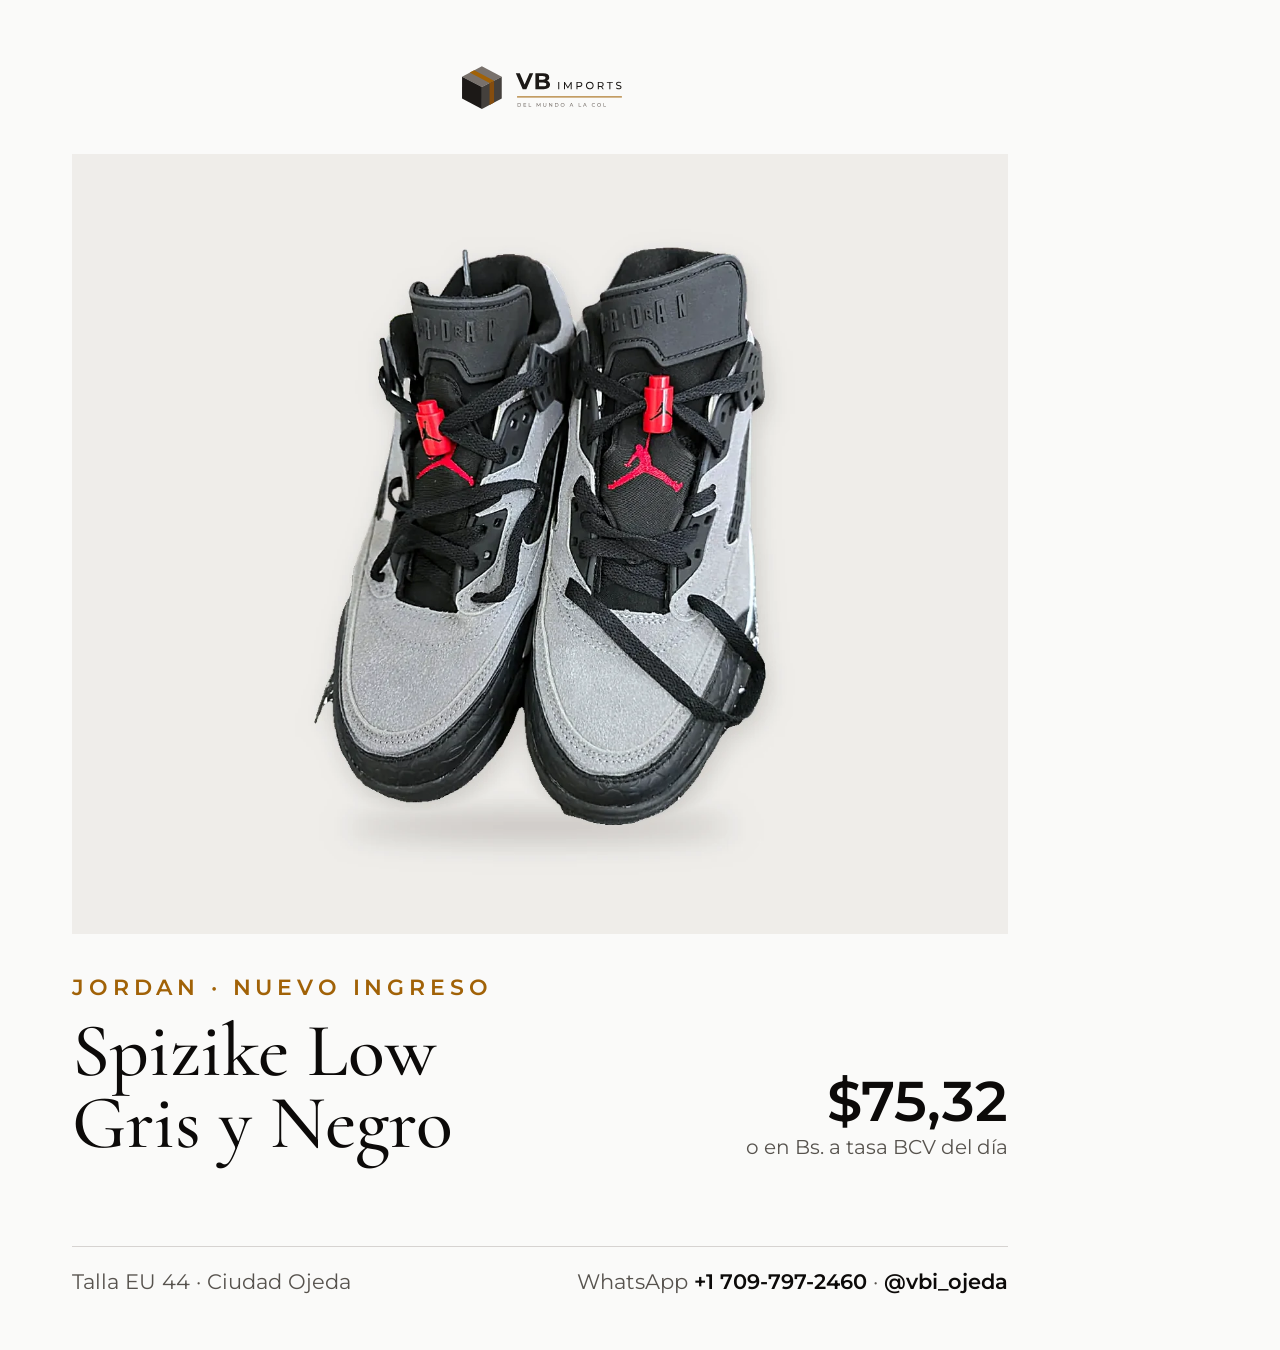
==== marketing/instagram/plantilla.html @ 1935a45a "Publicaciones de Instagram de los 13 modelos (estilo Vitrina) marketing/instagram/plantilla.html arm" ====
<!doctype html>
<!-- Publicación de Instagram, estilo A · Vitrina (1080×1350). Toma los datos de js/config.js y js/productos.js.
     Se abre como plantilla.html?id=<id del producto>; generar.mjs la convierte en imagen. -->
<html lang="es">
<head>
<meta charset="utf-8">
<title>Publicación VB-Imports</title>
<link href="https://fonts.googleapis.com/css2?family=Cormorant:wght@500&family=Montserrat:wght@400;500;600&display=block" rel="stylesheet">
<style>
  :root { --tinta: #0C0A09; --suave: #57534E; --fondo: #FAFAF9; --muted: #EFEDEA; --oro: #A16207; --borde: #D6D3D1; }
  * { box-sizing: border-box; margin: 0; }
  html, body { width: 1080px; height: 1350px; overflow: hidden; }
  body { font-family: Montserrat, sans-serif; color: var(--tinta); background: var(--fondo); -webkit-font-smoothing: antialiased; }
  .marco { width: 1080px; height: 1350px; padding: 56px 72px; display: flex; flex-direction: column; }
  .logo { height: 58px; align-self: center; }
  .foto { margin-top: 40px; height: 860px; flex: none; background: var(--muted); overflow: hidden; }
  .foto img { display: block; width: 100%; height: 100%; object-fit: contain; }
  .texto { margin-top: 40px; display: flex; justify-content: space-between; align-items: flex-end; gap: 32px; }
  .nombre { flex: 1; min-width: 0; }
  .ceja { font-size: 22px; font-weight: 600; letter-spacing: .22em; text-transform: uppercase; color: var(--oro); white-space: nowrap; }
  h1 { font-family: Cormorant, Georgia, serif; font-weight: 500; font-size: 96px; line-height: .95; margin-top: 14px; white-space: nowrap; }
  .precio { flex: none; text-align: right; }
  .precio b { display: block; font-size: 56px; font-weight: 600; }
  .precio span { font-size: 20px; color: var(--suave); }
  .pie { margin-top: auto; padding-top: 22px; border-top: 1.5px solid var(--borde); display: flex; justify-content: space-between; font-size: 21px; color: var(--suave); }
  .pie b { color: var(--tinta); font-weight: 600; }
</style>
</head>
<body>
<div class="marco">
  <img class="logo" src="../../img/marca/vb-imports-logo.svg" alt="">
  <div class="foto"><img id="foto" alt=""></div>
  <div class="texto">
    <div class="nombre"><div class="ceja" id="ceja"></div><h1 id="nombre"></h1></div>
    <div class="precio"><b id="precio"></b><span>o en Bs. a tasa BCV del día</span></div>
  </div>
  <div class="pie"><span id="tallas"></span><span>WhatsApp <b id="wa"></b> · <b id="ig"></b></span></div>
</div>
<script src="../../js/config.js"></script>
<script src="../../js/productos.js"></script>
<script>
  const T = window.TIENDA;
  const id = new URLSearchParams(location.search).get("id");
  const p = window.PRODUCTOS.find((x) => x.id === id) || window.PRODUCTOS[0];
  const $ = (s) => document.querySelector(s);

  const tallas = (p.tallas || []).filter((t) => !(p.agotadas || []).includes(t));
  const lista = tallas.length > 1 ? `${tallas.slice(0, -1).join(", ")} y ${tallas.at(-1)}` : String(tallas[0] ?? "");
  const wa = String(T.whatsapp).replace(/\D/g, "");
  const waTxt = wa.startsWith("1") && wa.length === 11 ? `+1 ${wa.slice(1, 4)}-${wa.slice(4, 7)}-${wa.slice(7)}` : `+${wa}`;

  $("#foto").src = "../../" + (p.portada || (p.imagenes || [])[0]);
  $("#ceja").textContent = `${p.marca} · Nuevo ingreso`;
  $("#nombre").textContent = p.nombre;
  $("#precio").textContent = "$" + p.precio.toLocaleString("es-VE", { minimumFractionDigits: 2, maximumFractionDigits: 2 });
  $("#tallas").textContent = `${tallas.length > 1 ? "Tallas" : "Talla"} ${T.sistemaTallas} ${lista} · Ciudad Ojeda`;
  $("#wa").textContent = waTxt;
  $("#ig").textContent = T.instagram ? "@" + T.instagram : "";

  // Nombres largos: se achica la letra hasta 80 px; si aún no cabe, va en dos líneas parejas y la foto cede ese espacio.
  function ajustar() {
    const ceja = $("#ceja"), h1 = $("#nombre"), foto = $(".foto");
    if (ceja.scrollWidth > ceja.clientWidth) ceja.textContent = p.marca;
    let tam = 96;
    while (h1.scrollWidth > h1.clientWidth && tam > 80) h1.style.fontSize = (tam -= 2) + "px";
    if (h1.scrollWidth > h1.clientWidth) {
      h1.style.whiteSpace = "normal";
      h1.style.textWrap = "balance";
      h1.style.fontSize = "76px";
      if (h1.getBoundingClientRect().height > 76 * 1.5) foto.style.height = "780px"; // solo si de verdad quedó en dos líneas
    }
  }
  window.listo = (async () => {
    await Promise.all([document.fonts.load("500 96px Cormorant"), document.fonts.load("600 56px Montserrat"), document.fonts.load("400 21px Montserrat")]);
    await Promise.all([...document.images].map((i) => i.decode().catch(() => {})));
    ajustar();
    return { id: p.id, nombre: p.nombre };
  })();
</script>
</body>
</html>
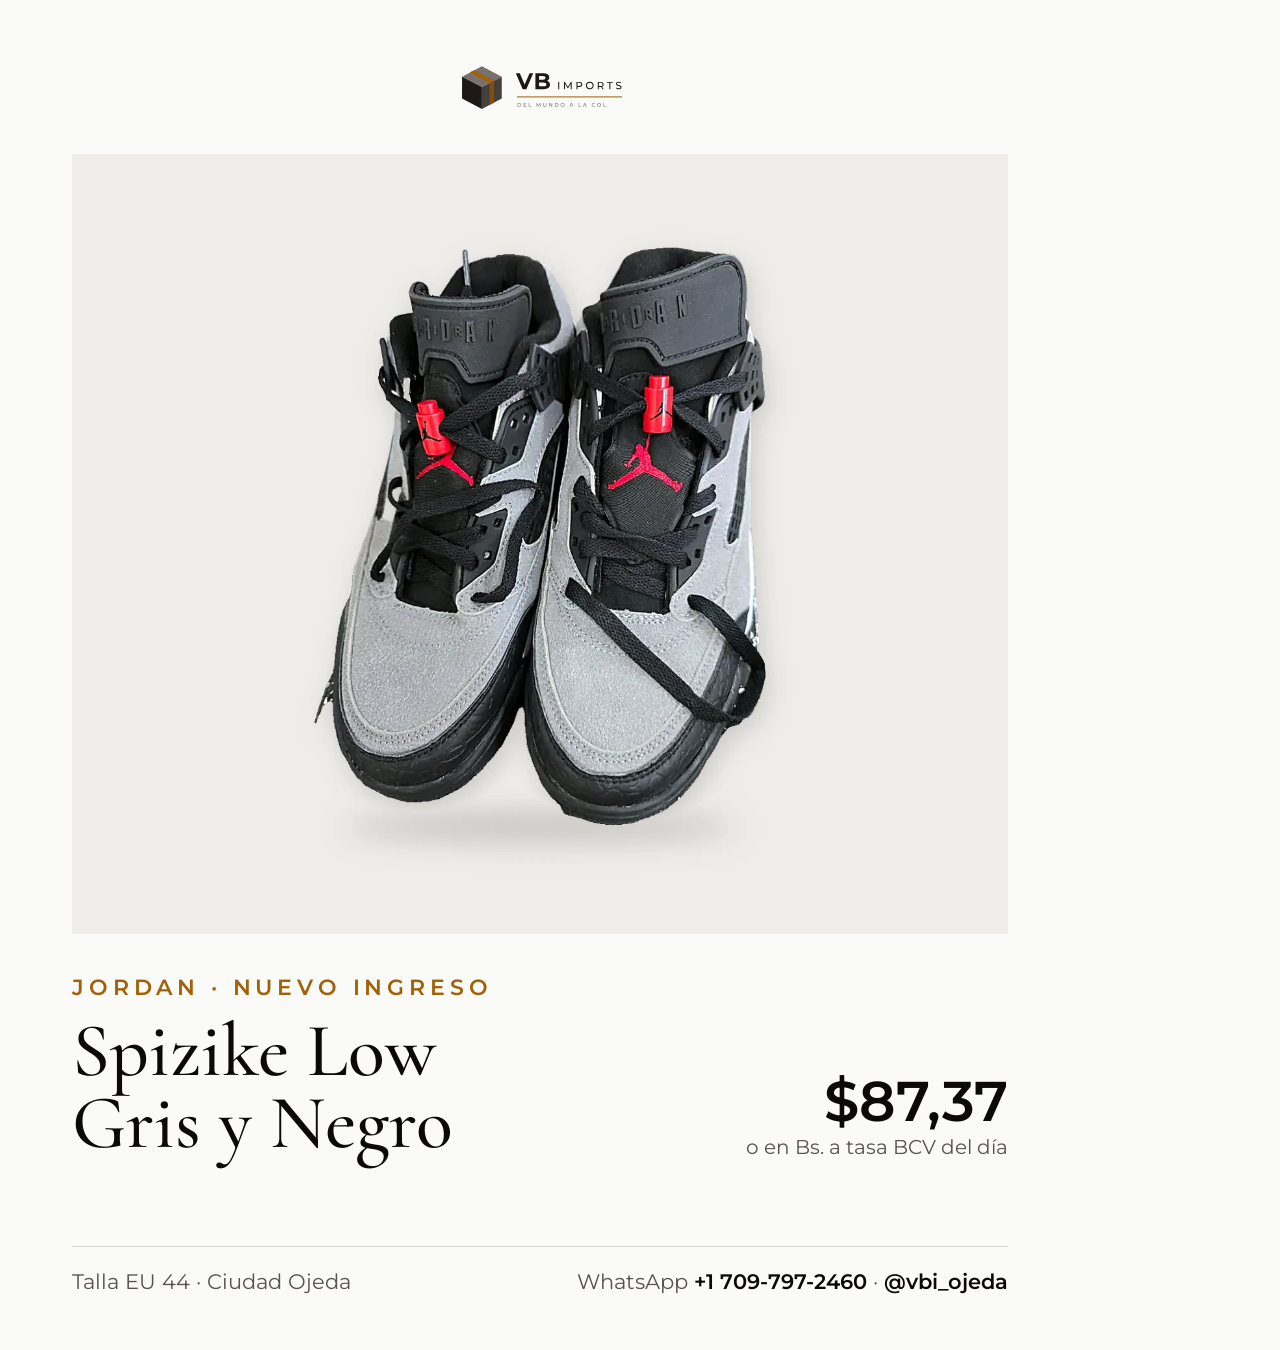
==== commit bea80ef1: "Publicaciones de Instagram con el precio con IVA Las imágenes y los textos usan el mismo precio en d" ====
--- a/marketing/instagram/plantilla.html
+++ b/marketing/instagram/plantilla.html
@@ -52,7 +52,8 @@
   $("#foto").src = "../../" + (p.portada || (p.imagenes || [])[0]);
   $("#ceja").textContent = `${p.marca} · Nuevo ingreso`;
   $("#nombre").textContent = p.nombre;
-  $("#precio").textContent = "$" + p.precio.toLocaleString("es-VE", { minimumFractionDigits: 2, maximumFractionDigits: 2 });
+  const iva = (T.bolivares && T.bolivares.iva) || 0; // el mismo precio con IVA que muestra la tienda
+  $("#precio").textContent = "$" + (p.precio * (1 + iva)).toLocaleString("es-VE", { minimumFractionDigits: 2, maximumFractionDigits: 2 });
   $("#tallas").textContent = `${tallas.length > 1 ? "Tallas" : "Talla"} ${T.sistemaTallas} ${lista} · Ciudad Ojeda`;
   $("#wa").textContent = waTxt;
   $("#ig").textContent = T.instagram ? "@" + T.instagram : "";
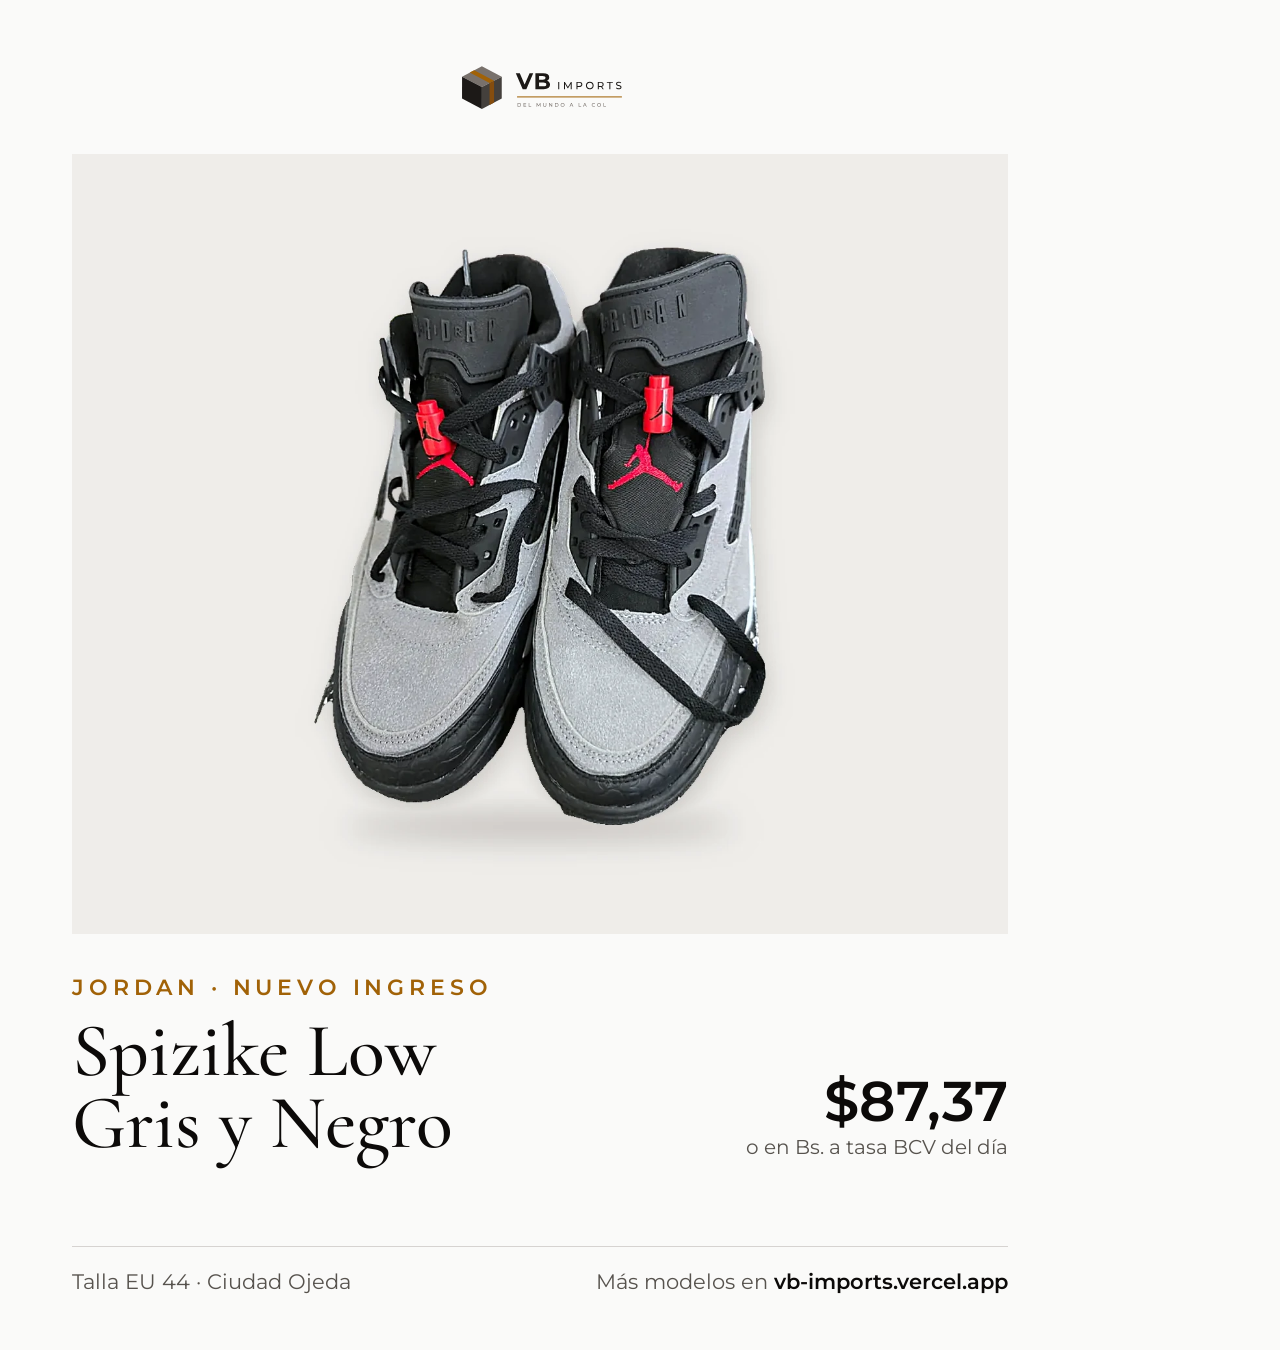
==== commit 3f08dd75: "Publicaciones cortas que llevan a la web Los textos de Instagram ahora solo dicen el modelo, invitan" ====
--- a/marketing/instagram/plantilla.html
+++ b/marketing/instagram/plantilla.html
@@ -34,7 +34,7 @@
     <div class="nombre"><div class="ceja" id="ceja"></div><h1 id="nombre"></h1></div>
     <div class="precio"><b id="precio"></b><span>o en Bs. a tasa BCV del día</span></div>
   </div>
-  <div class="pie"><span id="tallas"></span><span>WhatsApp <b id="wa"></b> · <b id="ig"></b></span></div>
+  <div class="pie"><span id="tallas"></span><span>Más modelos en <b id="web"></b></span></div>
 </div>
 <script src="../../js/config.js"></script>
 <script src="../../js/productos.js"></script>
@@ -46,8 +46,6 @@
 
   const tallas = (p.tallas || []).filter((t) => !(p.agotadas || []).includes(t));
   const lista = tallas.length > 1 ? `${tallas.slice(0, -1).join(", ")} y ${tallas.at(-1)}` : String(tallas[0] ?? "");
-  const wa = String(T.whatsapp).replace(/\D/g, "");
-  const waTxt = wa.startsWith("1") && wa.length === 11 ? `+1 ${wa.slice(1, 4)}-${wa.slice(4, 7)}-${wa.slice(7)}` : `+${wa}`;
 
   $("#foto").src = "../../" + (p.portada || (p.imagenes || [])[0]);
   $("#ceja").textContent = `${p.marca} · Nuevo ingreso`;
@@ -55,8 +53,7 @@
   const iva = (T.bolivares && T.bolivares.iva) || 0; // el mismo precio con IVA que muestra la tienda
   $("#precio").textContent = "$" + (p.precio * (1 + iva)).toLocaleString("es-VE", { minimumFractionDigits: 2, maximumFractionDigits: 2 });
   $("#tallas").textContent = `${tallas.length > 1 ? "Tallas" : "Talla"} ${T.sistemaTallas} ${lista} · Ciudad Ojeda`;
-  $("#wa").textContent = waTxt;
-  $("#ig").textContent = T.instagram ? "@" + T.instagram : "";
+  $("#web").textContent = T.web;
 
   // Nombres largos: se achica la letra hasta 80 px; si aún no cabe, va en dos líneas parejas y la foto cede ese espacio.
   function ajustar() {
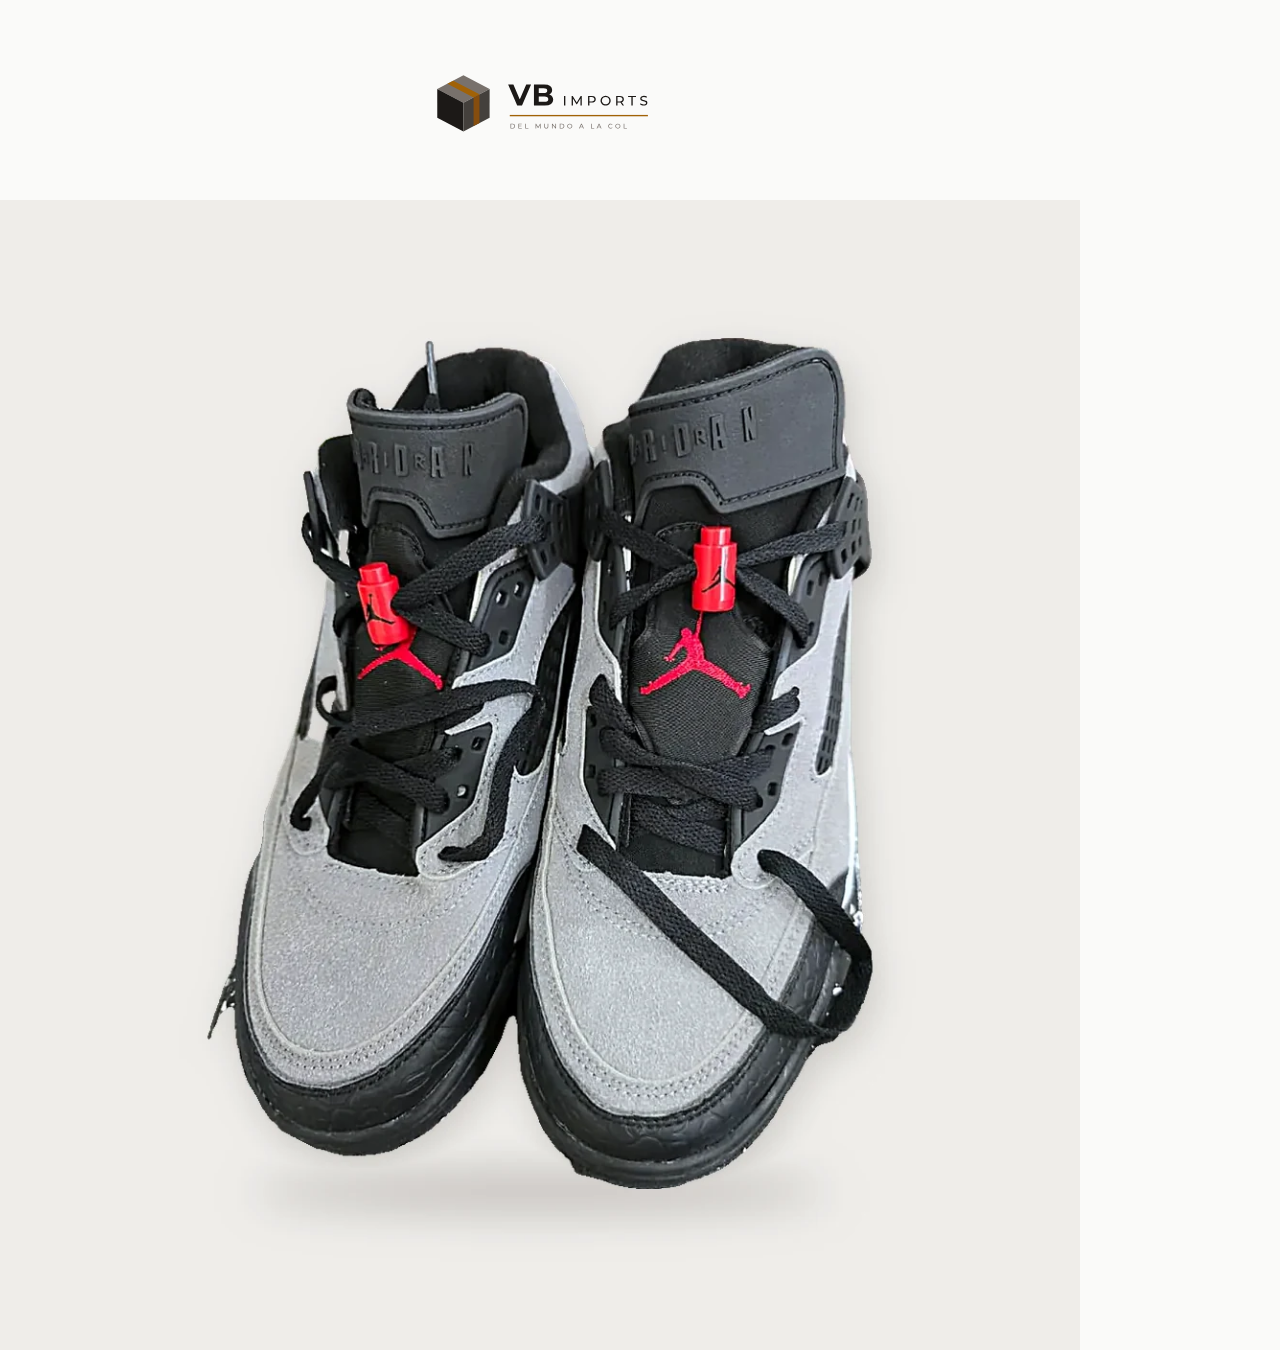
==== commit 0098f823: "Publicaciones de Instagram: solo el logo y la foto Sin nombre, precio ni tallas en la imagen (eso qu" ====
--- a/marketing/instagram/plantilla.html
+++ b/marketing/instagram/plantilla.html
@@ -1,77 +1,36 @@
 <!doctype html>
-<!-- Publicación de Instagram, estilo A · Vitrina (1080×1350). Toma los datos de js/config.js y js/productos.js.
+<!-- Publicación de Instagram (1080×1350): solo el logo arriba y la foto de estudio del modelo, sin textos.
+     El nombre, el precio y las tallas quedan para la web. La foto ocupa todo lo de abajo de borde a borde:
+     si en la foto la zapatilla toca un borde, el corte coincide con la franja del logo o con el borde de la imagen.
      Se abre como plantilla.html?id=<id del producto>; generar.mjs la convierte en imagen. -->
 <html lang="es">
 <head>
 <meta charset="utf-8">
 <title>Publicación VB-Imports</title>
-<link href="https://fonts.googleapis.com/css2?family=Cormorant:wght@500&family=Montserrat:wght@400;500;600&display=block" rel="stylesheet">
 <style>
-  :root { --tinta: #0C0A09; --suave: #57534E; --fondo: #FAFAF9; --muted: #EFEDEA; --oro: #A16207; --borde: #D6D3D1; }
   * { box-sizing: border-box; margin: 0; }
   html, body { width: 1080px; height: 1350px; overflow: hidden; }
-  body { font-family: Montserrat, sans-serif; color: var(--tinta); background: var(--fondo); -webkit-font-smoothing: antialiased; }
-  .marco { width: 1080px; height: 1350px; padding: 56px 72px; display: flex; flex-direction: column; }
-  .logo { height: 58px; align-self: center; }
-  .foto { margin-top: 40px; height: 860px; flex: none; background: var(--muted); overflow: hidden; }
-  .foto img { display: block; width: 100%; height: 100%; object-fit: contain; }
-  .texto { margin-top: 40px; display: flex; justify-content: space-between; align-items: flex-end; gap: 32px; }
-  .nombre { flex: 1; min-width: 0; }
-  .ceja { font-size: 22px; font-weight: 600; letter-spacing: .22em; text-transform: uppercase; color: var(--oro); white-space: nowrap; }
-  h1 { font-family: Cormorant, Georgia, serif; font-weight: 500; font-size: 96px; line-height: .95; margin-top: 14px; white-space: nowrap; }
-  .precio { flex: none; text-align: right; }
-  .precio b { display: block; font-size: 56px; font-weight: 600; }
-  .precio span { font-size: 20px; color: var(--suave); }
-  .pie { margin-top: auto; padding-top: 22px; border-top: 1.5px solid var(--borde); display: flex; justify-content: space-between; font-size: 21px; color: var(--suave); }
-  .pie b { color: var(--tinta); font-weight: 600; }
+  body { background: #FAFAF9; }
+  .marco { width: 1080px; height: 1350px; display: flex; flex-direction: column; }
+  .cabecera { height: 200px; flex: none; display: grid; place-items: center; }
+  .logo { height: 76px; }
+  .foto { flex: 1; background: rgb(239, 237, 233); overflow: hidden; }
+  .foto img { display: block; width: 100%; height: 100%; object-fit: cover; }
 </style>
 </head>
 <body>
 <div class="marco">
-  <img class="logo" src="../../img/marca/vb-imports-logo.svg" alt="">
+  <div class="cabecera"><img class="logo" src="../../img/marca/vb-imports-logo.svg" alt=""></div>
   <div class="foto"><img id="foto" alt=""></div>
-  <div class="texto">
-    <div class="nombre"><div class="ceja" id="ceja"></div><h1 id="nombre"></h1></div>
-    <div class="precio"><b id="precio"></b><span>o en Bs. a tasa BCV del día</span></div>
-  </div>
-  <div class="pie"><span id="tallas"></span><span>Más modelos en <b id="web"></b></span></div>
 </div>
 <script src="../../js/config.js"></script>
 <script src="../../js/productos.js"></script>
 <script>
-  const T = window.TIENDA;
   const id = new URLSearchParams(location.search).get("id");
   const p = window.PRODUCTOS.find((x) => x.id === id) || window.PRODUCTOS[0];
-  const $ = (s) => document.querySelector(s);
-
-  const tallas = (p.tallas || []).filter((t) => !(p.agotadas || []).includes(t));
-  const lista = tallas.length > 1 ? `${tallas.slice(0, -1).join(", ")} y ${tallas.at(-1)}` : String(tallas[0] ?? "");
-
-  $("#foto").src = "../../" + (p.portada || (p.imagenes || [])[0]);
-  $("#ceja").textContent = `${p.marca} · Nuevo ingreso`;
-  $("#nombre").textContent = p.nombre;
-  const iva = (T.bolivares && T.bolivares.iva) || 0; // el mismo precio con IVA que muestra la tienda
-  $("#precio").textContent = "$" + (p.precio * (1 + iva)).toLocaleString("es-VE", { minimumFractionDigits: 2, maximumFractionDigits: 2 });
-  $("#tallas").textContent = `${tallas.length > 1 ? "Tallas" : "Talla"} ${T.sistemaTallas} ${lista} · Ciudad Ojeda`;
-  $("#web").textContent = T.web;
-
-  // Nombres largos: se achica la letra hasta 80 px; si aún no cabe, va en dos líneas parejas y la foto cede ese espacio.
-  function ajustar() {
-    const ceja = $("#ceja"), h1 = $("#nombre"), foto = $(".foto");
-    if (ceja.scrollWidth > ceja.clientWidth) ceja.textContent = p.marca;
-    let tam = 96;
-    while (h1.scrollWidth > h1.clientWidth && tam > 80) h1.style.fontSize = (tam -= 2) + "px";
-    if (h1.scrollWidth > h1.clientWidth) {
-      h1.style.whiteSpace = "normal";
-      h1.style.textWrap = "balance";
-      h1.style.fontSize = "76px";
-      if (h1.getBoundingClientRect().height > 76 * 1.5) foto.style.height = "780px"; // solo si de verdad quedó en dos líneas
-    }
-  }
+  document.getElementById("foto").src = "../../" + (p.portada || (p.imagenes || [])[0]);
   window.listo = (async () => {
-    await Promise.all([document.fonts.load("500 96px Cormorant"), document.fonts.load("600 56px Montserrat"), document.fonts.load("400 21px Montserrat")]);
     await Promise.all([...document.images].map((i) => i.decode().catch(() => {})));
-    ajustar();
     return { id: p.id, nombre: p.nombre };
   })();
 </script>
